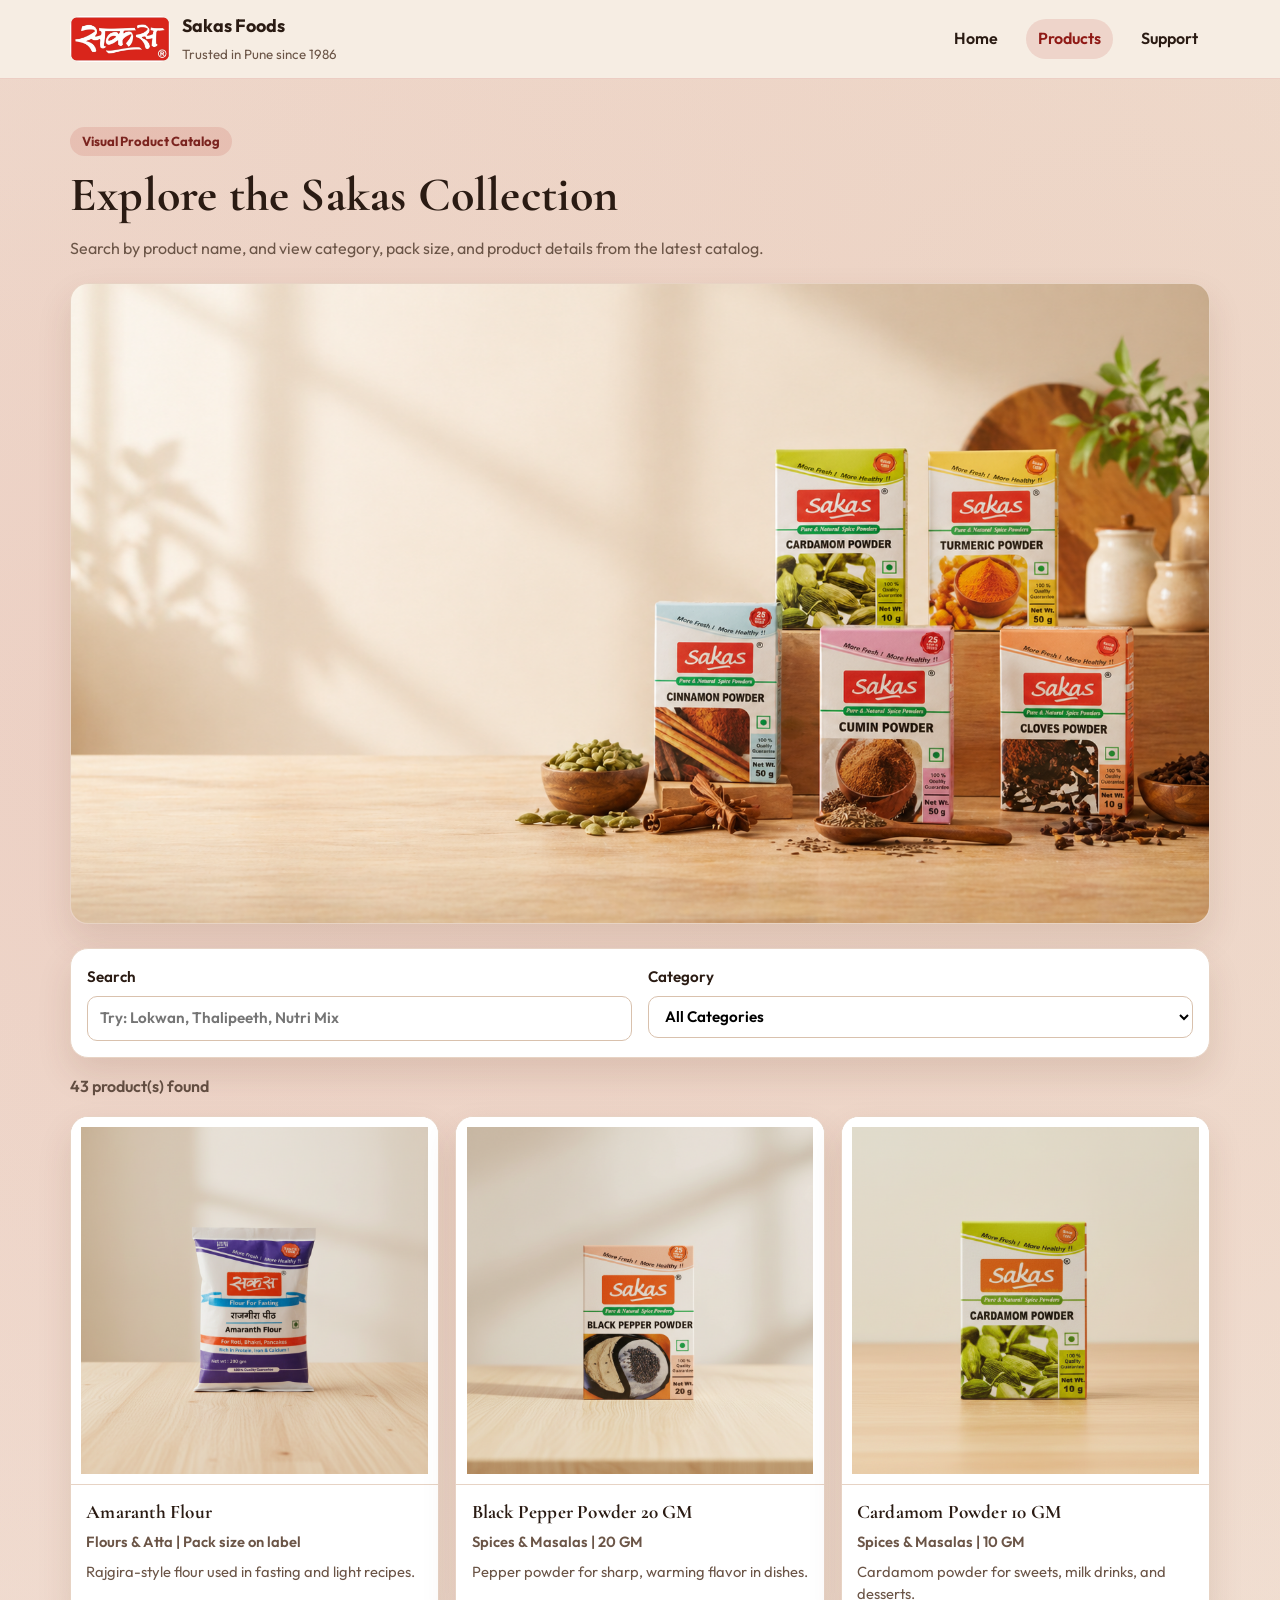
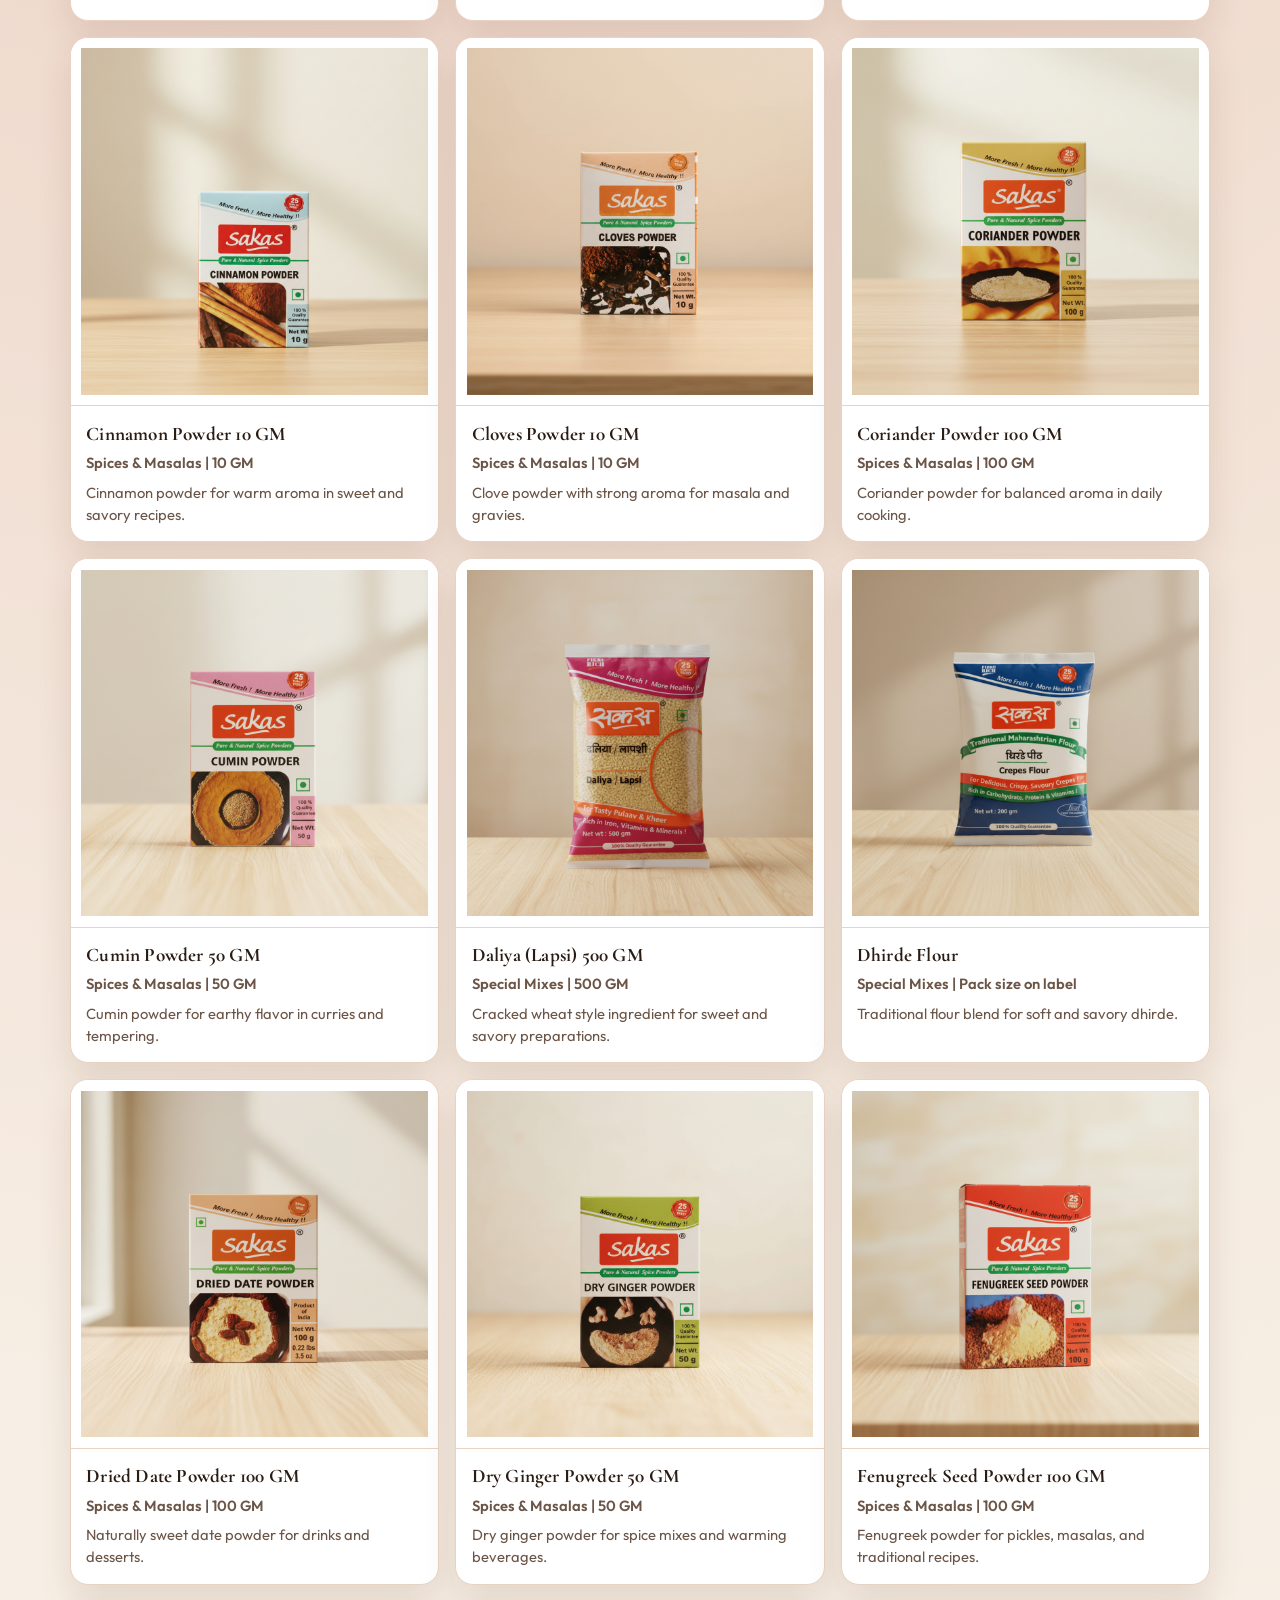
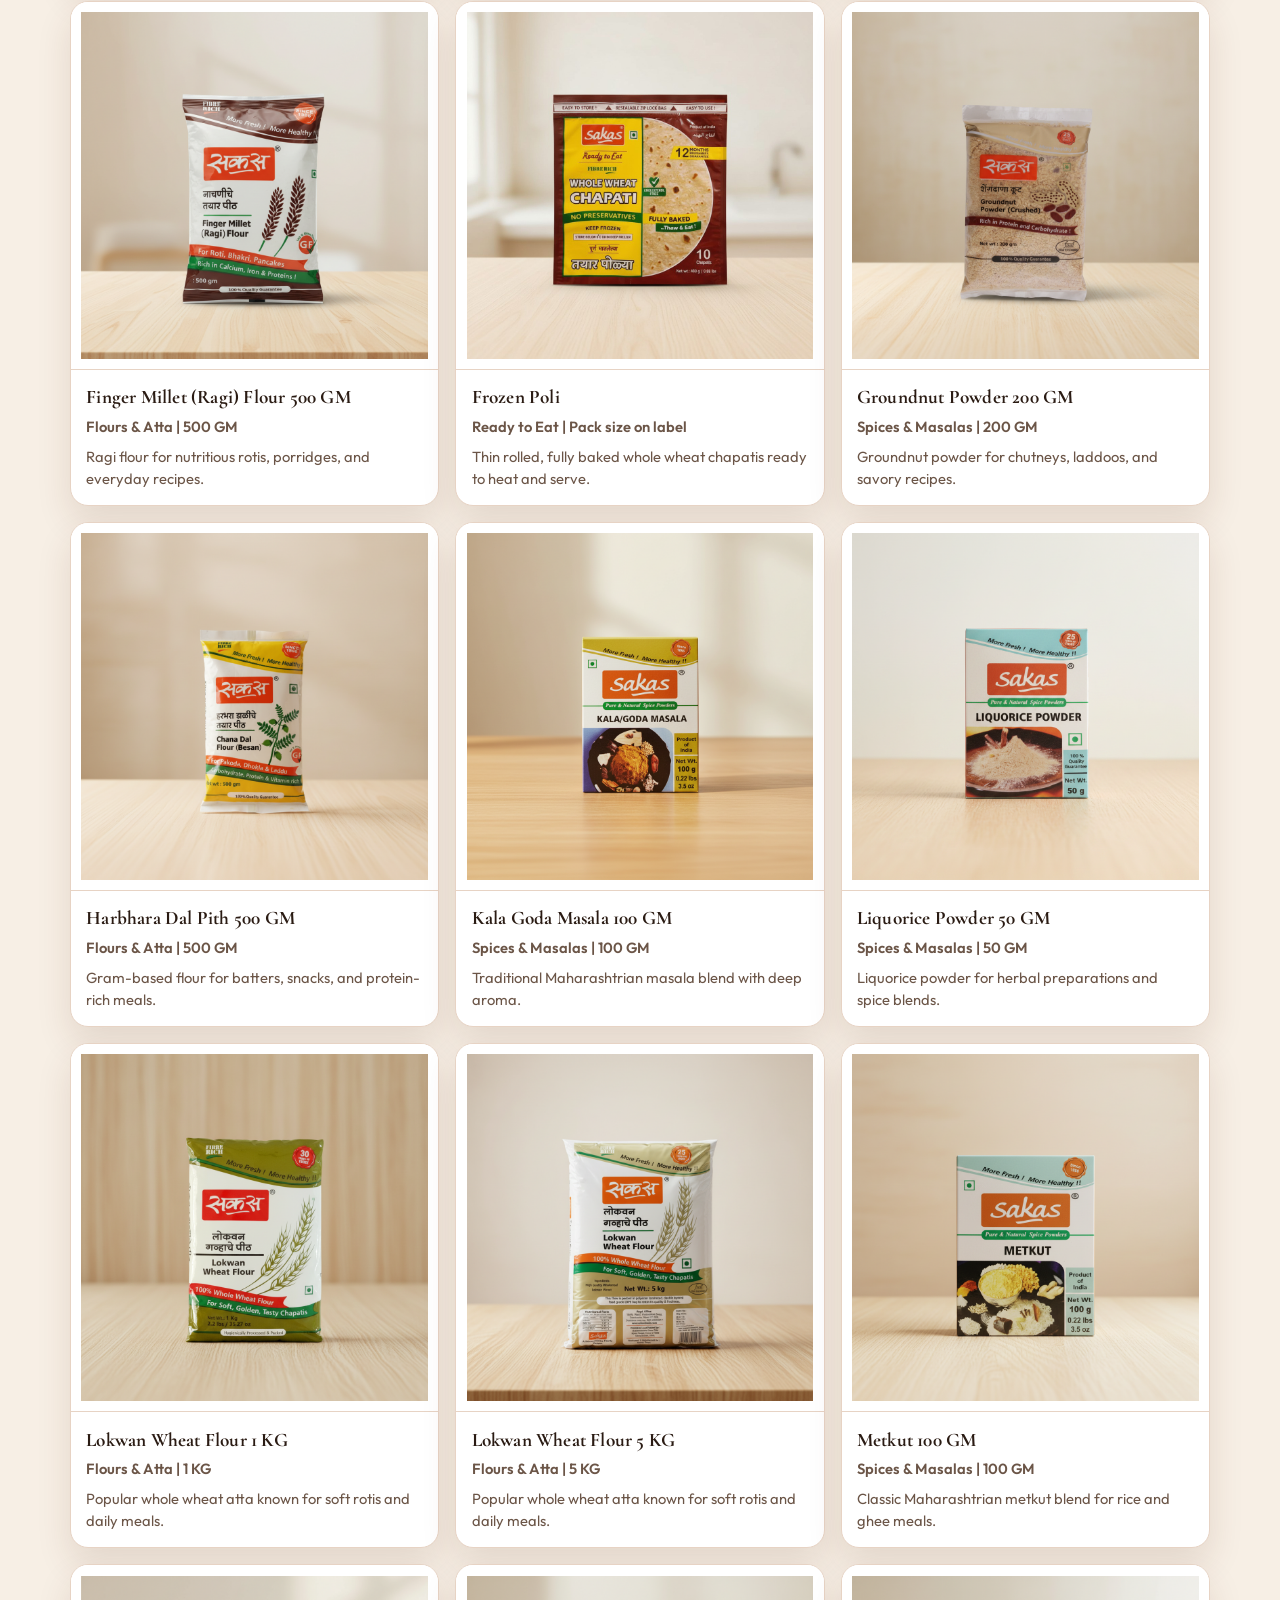
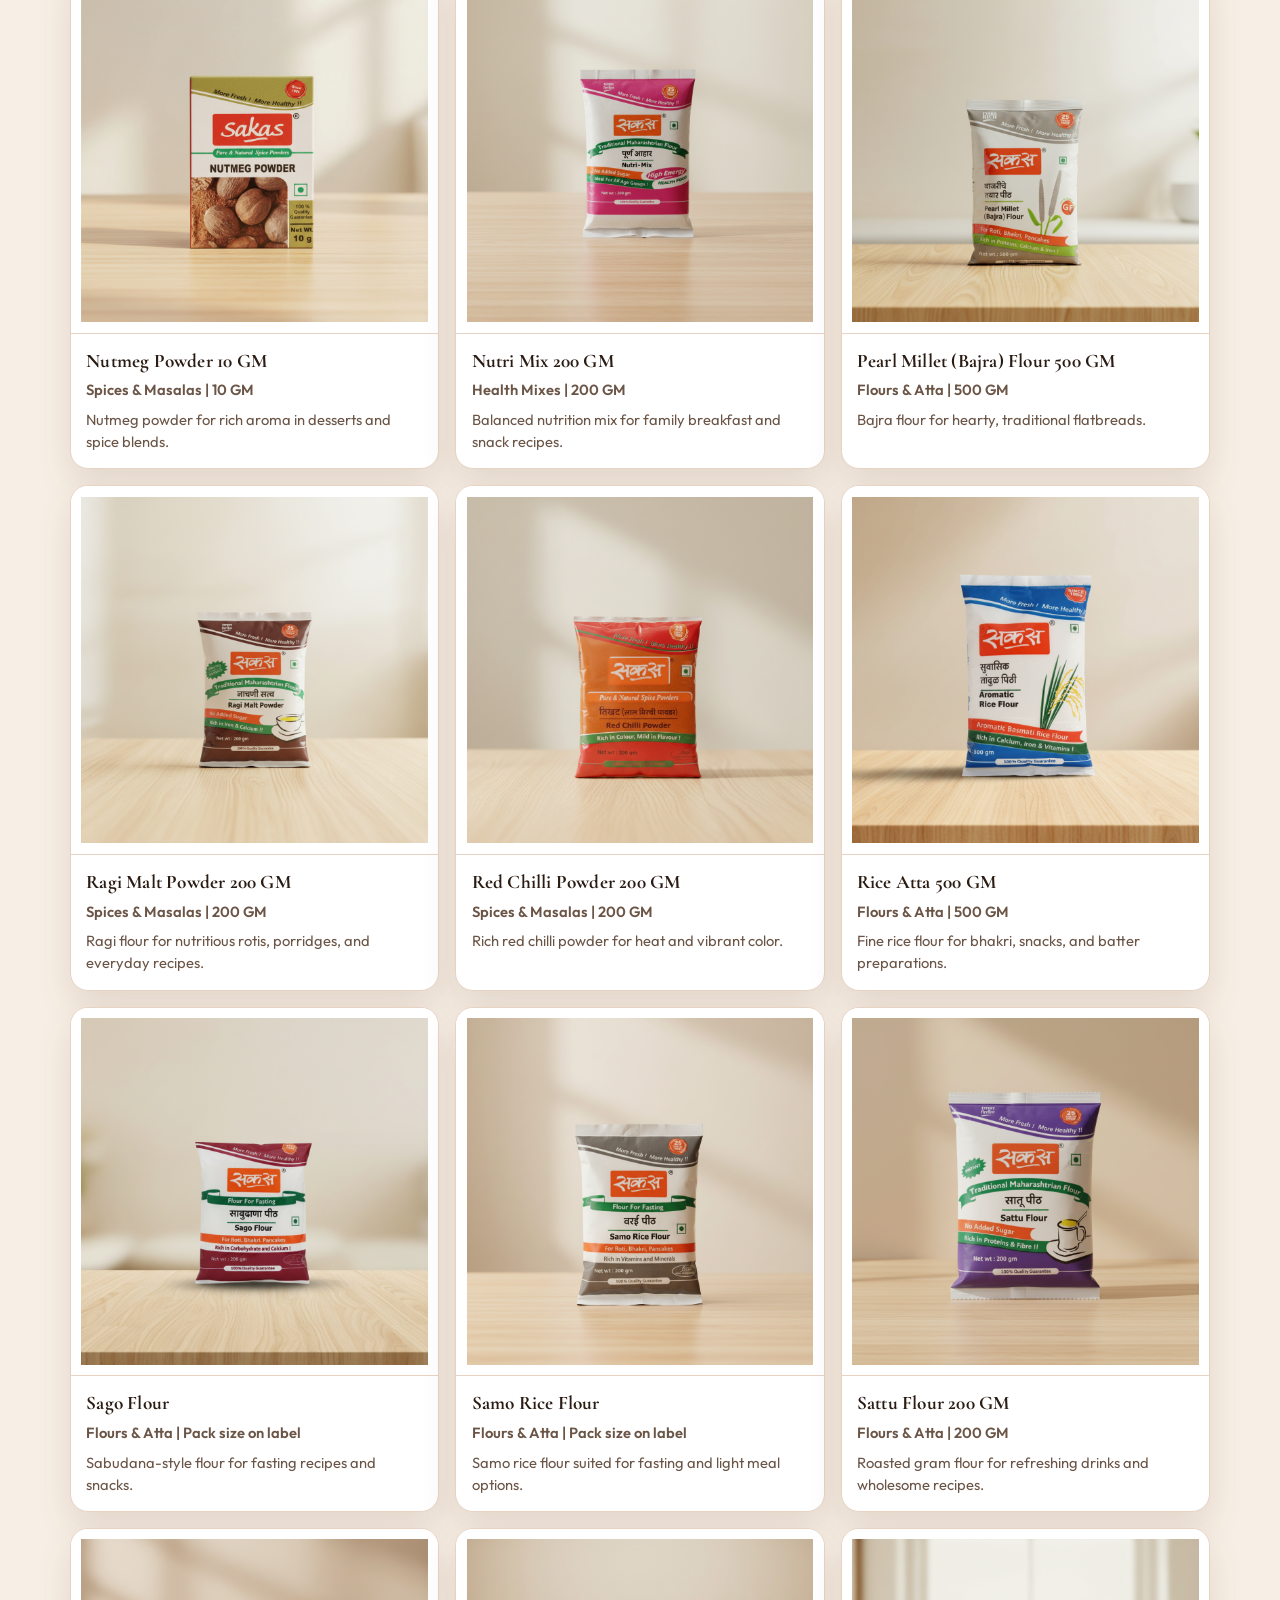
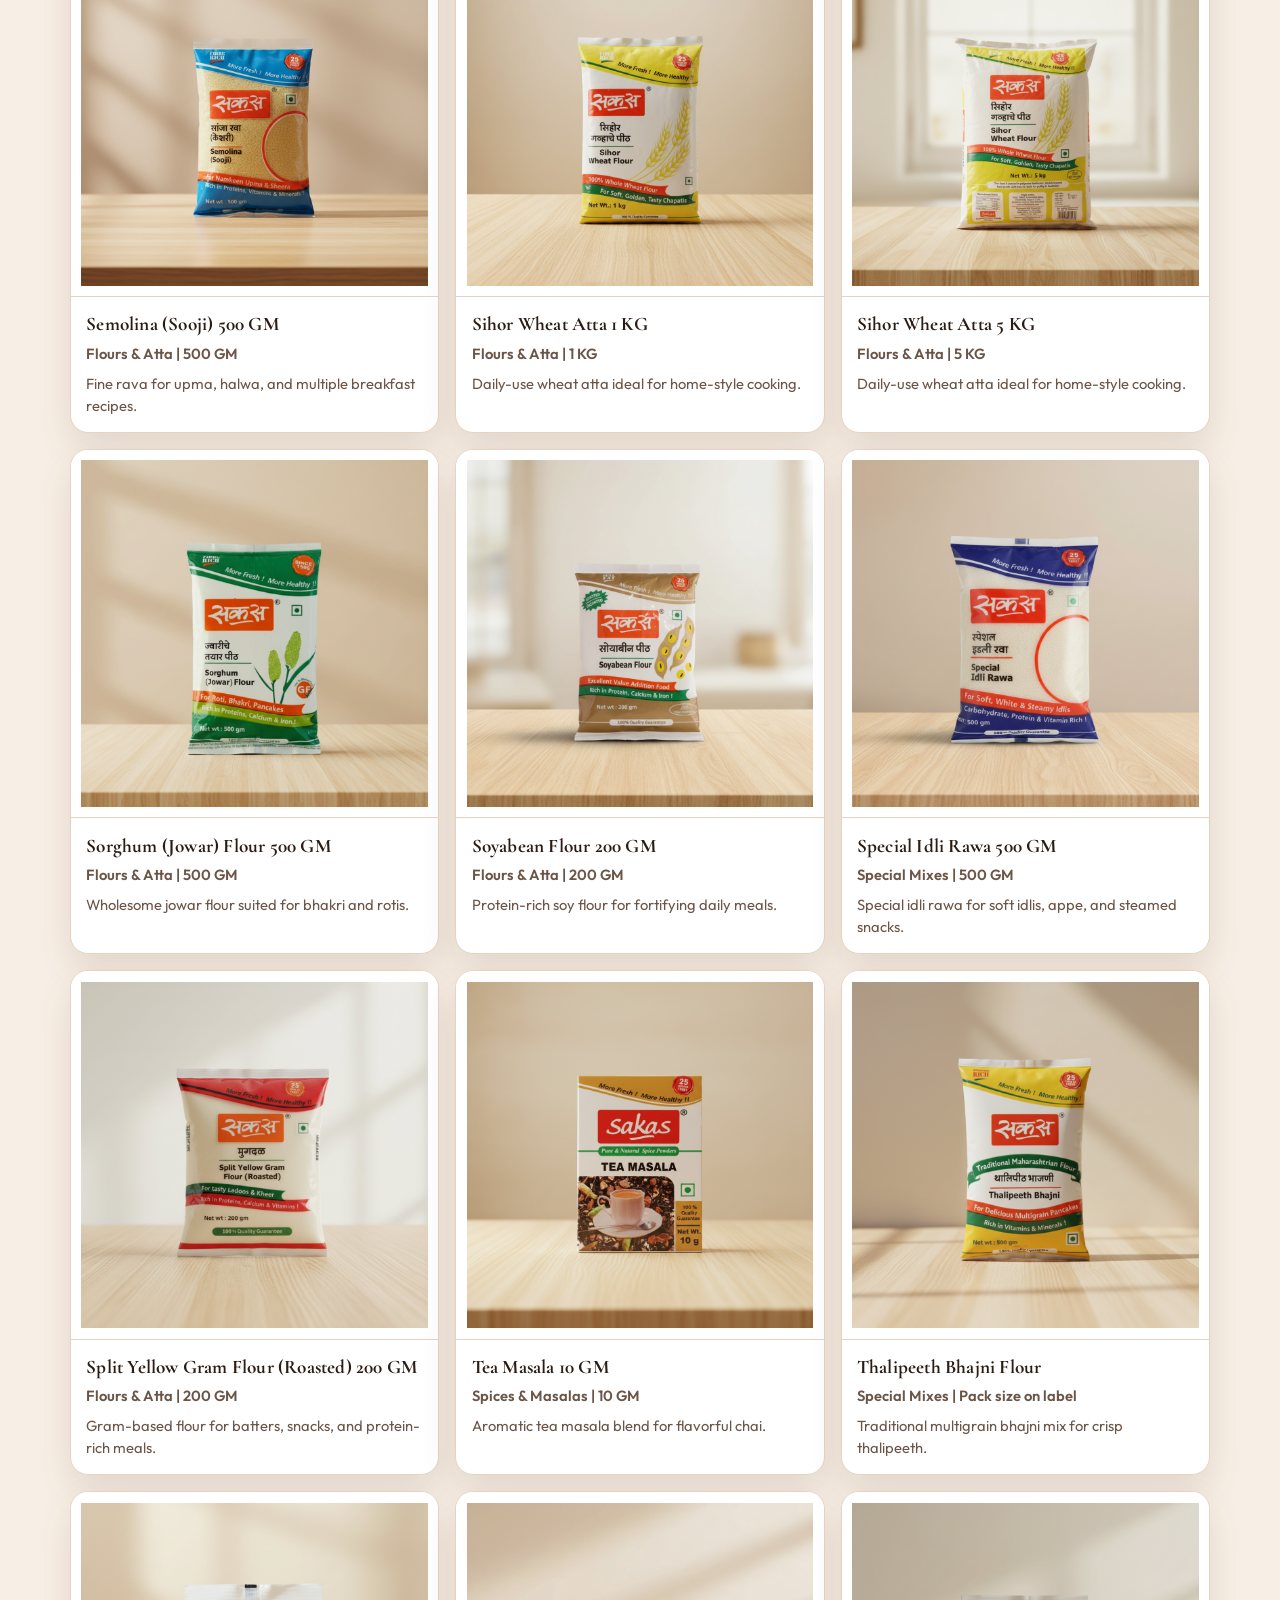
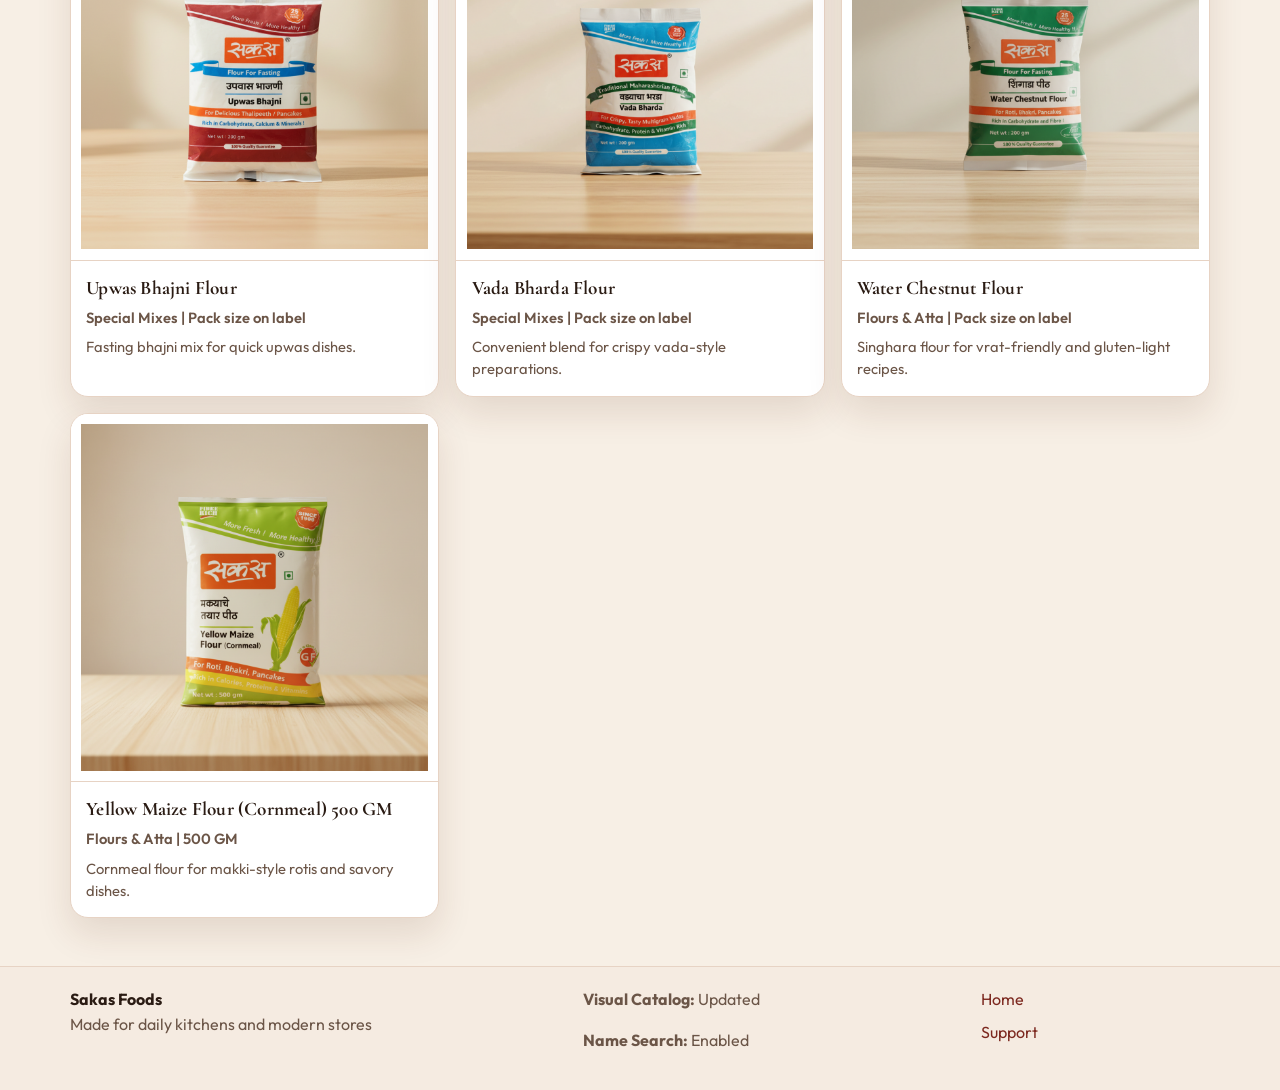
==== products.html @ 44894681 "Initial commit - Website from Godaddy" ====
﻿<!DOCTYPE html>
<html lang="en">
<head>
  <meta charset="UTF-8" />
  <meta name="viewport" content="width=device-width, initial-scale=1.0" />
  <title>Products | Sakas Foods</title>
  <meta name="description" content="Browse Sakas Foods products by category with updated pack images and name-based search." />
  <link rel="preconnect" href="https://fonts.googleapis.com" />
  <link rel="preconnect" href="https://fonts.gstatic.com" crossorigin />
  <link
    href="https://fonts.googleapis.com/css2?family=Cormorant+Garamond:wght@600;700&family=Outfit:wght@300;400;500;600;700&display=swap"
    rel="stylesheet"
  />
  <link rel="stylesheet" href="./assets/styles.css" />
</head>
<body>
  <header class="site-header">
    <div class="container nav-wrap">
      <a class="brand" href="./index.html">
        <img class="brand-logo" src="./assets/Logo.jpg" alt="Sakas Foods logo" />
        <div class="brand-text">
          <strong>Sakas Foods</strong>
          <small>Trusted in Pune since 1986</small>
        </div>
      </a>
      <button class="menu-toggle" aria-label="Toggle menu" data-menu-toggle>Menu</button>
      <nav class="main-nav" data-main-nav>
        <a href="./index.html">Home</a>
        <a href="./products.html" class="active">Products</a>
        <a href="./support.html">Support</a>
      </nav>
    </div>
  </header>

  <main class="section">
    <div class="container">
      <div class="section-head reveal">
        <p class="eyebrow">Visual Product Catalog</p>
        <h1 class="catalog-title">Explore the Sakas Collection</h1>
        <p class="catalog-subtitle">Search by product name, and view category, pack size, and product details from the latest catalog.</p>
      </div>

      <section class="catalog-banner reveal delay-1">
        <img src="./assets/banner2.png" alt="Sakas Foods product banner" />
      </section>

      <section class="filters-panel reveal delay-1">
        <label>
          Search
          <input type="text" id="searchInput" placeholder="Try: Lokwan, Thalipeeth, Nutri Mix" />
        </label>
        <label>
          Category
          <select id="categoryFilter">
            <option value="all">All Categories</option>
          </select>
        </label>
      </section>

      <section id="productStats" class="product-stats" aria-live="polite"></section>
      <section id="productGrid" class="product-grid"></section>
      <p id="emptyState" class="empty-state" hidden>No products match your current filters. Try widening your search.</p>
    </div>
  </main>

  <footer class="site-footer">
    <div class="container footer-grid">
      <div>
        <strong>Sakas Foods</strong>
        <p>Made for daily kitchens and modern stores</p>
      </div>
      <div>
        <p><strong>Visual Catalog:</strong> Updated</p>
        <p><strong>Name Search:</strong> Enabled</p>
      </div>
      <div>
        <a href="./index.html">Home</a>
        <a href="./support.html">Support</a>
      </div>
    </div>
  </footer>

  <script src="./assets/app.js"></script>
  <script src="./assets/products.js"></script>
</body>
</html>
---- assets/styles.css ----
﻿:root {
  --bg: #f7efe5;
  --surface: #ffffff;
  --surface-soft: #fff8f1;
  --text: #2a1b13;
  --muted: #6b5547;
  --primary: #b6251f;
  --primary-dark: #8f1915;
  --accent: #f1d1bf;
  --ok: #177245;
  --warn: #a56a00;
  --out: #9f2f2f;
  --border: #e7d3c4;
  --shadow: 0 16px 35px rgba(90, 39, 17, 0.12);
  --radius: 18px;
}

* {
  box-sizing: border-box;
}

body {
  margin: 0;
  font-family: "Outfit", sans-serif;
  color: var(--text);
  background:
    radial-gradient(circle at 8% 8%, rgba(182, 37, 31, 0.11), transparent 28%),
    radial-gradient(circle at 88% 5%, rgba(193, 116, 62, 0.13), transparent 32%),
    var(--bg);
  line-height: 1.6;
}

h1,
h2,
h3 {
  margin: 0 0 0.75rem;
  font-family: "Cormorant Garamond", serif;
  line-height: 1.15;
  letter-spacing: 0.2px;
}

p {
  margin: 0 0 1rem;
  color: var(--muted);
}

a {
  color: inherit;
  text-decoration: none;
}

img {
  max-width: 100%;
  display: block;
}

.container {
  width: min(1140px, 92vw);
  margin: 0 auto;
}

.site-header {
  position: sticky;
  top: 0;
  z-index: 60;
  background: rgba(247, 239, 229, 0.92);
  backdrop-filter: blur(8px);
  border-bottom: 1px solid rgba(182, 37, 31, 0.16);
}

.nav-wrap {
  display: flex;
  align-items: center;
  justify-content: space-between;
  gap: 1rem;
  min-height: 78px;
}

.brand {
  display: inline-flex;
  align-items: center;
  gap: 0.8rem;
}

.brand-logo {
  height: 46px;
  object-fit: cover;
  border-radius: 10px;
}

.brand-text strong {
  display: block;
  font-size: 1.12rem;
}

.brand-text small {
  color: var(--muted);
}

.main-nav {
  display: inline-flex;
  gap: 1rem;
  font-weight: 600;
}

.main-nav a {
  padding: 0.42rem 0.75rem;
  border-radius: 999px;
  transition: all 0.2s ease;
}

.main-nav a:hover,
.main-nav a.active {
  background: rgba(182, 37, 31, 0.12);
  color: var(--primary-dark);
}

.menu-toggle {
  display: none;
  border: 1px solid var(--border);
  background: #fff;
  color: var(--text);
  border-radius: 10px;
  padding: 0.45rem 0.8rem;
  font-weight: 600;
}

.hero {
  position: relative;
  overflow: hidden;
  padding: 4rem 0 3.4rem;
}

.hero-grid {
  display: grid;
  grid-template-columns: 1.12fr 0.88fr;
  gap: 1.8rem;
  align-items: stretch;
}

.eyebrow {
  display: inline-block;
  padding: 0.24rem 0.75rem;
  margin-bottom: 0.8rem;
  border-radius: 999px;
  font-weight: 700;
  font-size: 0.82rem;
  color: #7b241f;
  background: rgba(182, 37, 31, 0.12);
}

.hero-copy h1,
.hero-side-copy h1 {
  font-size: clamp(2.2rem, 4.8vw, 3.9rem);
  margin-bottom: 0.8rem;
}

.hero-actions {
  display: flex;
  gap: 0.8rem;
  flex-wrap: wrap;
  margin-top: 1.3rem;
}

.hero-slider {
  position: relative;
  border-radius: calc(var(--radius) + 4px);
  overflow: hidden;
  border: 1px solid var(--border);
  box-shadow: var(--shadow);
  min-height: 360px;
}

.hero-slides {
  position: relative;
  height: 100%;
}

.hero-slide {
  position: absolute;
  inset: 0;
  opacity: 0;
  transition: opacity 0.45s ease;
}

.hero-slide.active {
  opacity: 1;
  z-index: 2;
}

.hero-slide img {
  width: 100%;
  height: 100%;
  min-height: 360px;
  object-fit: cover;
}

.hero-slide-caption {
  position: absolute;
  left: 1rem;
  right: 1rem;
  bottom: 1rem;
  z-index: 4;
  max-width: 560px;
  background: rgba(19, 10, 7, 0.62);
  border: 1px solid rgba(255, 255, 255, 0.24);
  border-radius: 12px;
  padding: 0.8rem 0.95rem;
  backdrop-filter: blur(2px);
}

.hero-slide-caption p {
  margin: 0;
  color: #fff;
  line-height: 1.4;
}

.hero-slide-title {
  font-family: "Cormorant Garamond", serif;
  font-size: 1.25rem;
  font-weight: 700;
  margin-bottom: 0.28rem !important;
}

.slider-btn {
  position: absolute;
  top: 50%;
  transform: translateY(-50%);
  width: 40px;
  height: 40px;
  border: 1px solid rgba(255, 255, 255, 0.65);
  background: rgba(35, 21, 14, 0.42);
  color: #fff;
  border-radius: 999px;
  font-size: 1.2rem;
  line-height: 1;
  cursor: pointer;
  z-index: 5;
}

.slider-btn-prev {
  left: 0.8rem;
}

.slider-btn-next {
  right: 0.8rem;
}

.slider-dots {
  position: absolute;
  left: 50%;
  bottom: 0.95rem;
  transform: translateX(-50%);
  display: inline-flex;
  gap: 0.42rem;
  z-index: 5;
}

.slider-dot {
  width: 10px;
  height: 10px;
  border: 0;
  border-radius: 999px;
  background: rgba(255, 255, 255, 0.55);
  cursor: pointer;
}

.slider-dot.active {
  background: #fff;
}

.hero-side-copy {
  background: rgba(255, 255, 255, 0.72);
  border: 1px solid var(--border);
  border-radius: var(--radius);
  padding: 1.3rem 1.3rem 1.1rem;
  box-shadow: var(--shadow);
}

.hero-side-copy p {
  margin-bottom: 0.82rem;
}

.hero-intro-label {
  margin-bottom: 0.42rem !important;
  font-weight: 700;
  color: #4f372b;
}

.hero-feature-list {
  margin: 0 0 0.9rem;
  padding-left: 1.05rem;
  color: #4f372b;
}

.hero-feature-list li {
  margin-bottom: 0.3rem;
}

.hero-short-copy {
  margin-bottom: 0;
  padding: 0.6rem 0.7rem;
  border-radius: 10px;
  border: 1px dashed #d5b7a1;
  background: #fff8f2;
}

.btn {
  display: inline-flex;
  align-items: center;
  justify-content: center;
  border-radius: 12px;
  padding: 0.76rem 1.25rem;
  border: 1px solid transparent;
  font-weight: 700;
  cursor: pointer;
  transition: all 0.22s ease;
}

.btn-primary {
  color: #fff;
  background: linear-gradient(150deg, var(--primary), #d04e31);
  box-shadow: 0 11px 24px rgba(182, 37, 31, 0.28);
}

.btn-primary:hover {
  transform: translateY(-2px);
  box-shadow: 0 16px 26px rgba(182, 37, 31, 0.35);
}

.btn-outline {
  border-color: var(--border);
  background: #fff;
}

.btn-outline:hover {
  background: var(--surface-soft);
}

.section {
  padding: 3rem 0;
}

.section-head {
  margin-bottom: 1.35rem;
}

.section-head h2,
.catalog-title {
  font-size: clamp(2rem, 4vw, 3rem);
}

.featured-grid {
  display: grid;
  grid-template-columns: repeat(4, minmax(0, 1fr));
  gap: 1rem;
}

.featured-card,
.cta-card,
.filters-panel,
.support-card,
.store-info,
.product-card {
  background: var(--surface);
  border: 1px solid var(--border);
  border-radius: var(--radius);
  box-shadow: var(--shadow);
}

.featured-card {
  overflow: hidden;
}

.featured-card img {
  width: 100%;
  aspect-ratio: 1 / 1;
  object-fit: contain;
  background: #fff;
  padding: 0.5rem;
}

.featured-card h3,
.featured-card p {
  padding: 0 1rem;
}

.featured-card h3 {
  margin-top: 0.9rem;
  font-size: 1.45rem;
}

.featured-card p {
  margin-bottom: 1rem;
}

.section-highlight {
  padding-top: 0;
}

.cta-card {
  padding: 2rem;
  text-align: center;
}

.catalog-subtitle {
  margin-bottom: 0;
}

.catalog-banner {
  position: relative;
  margin-top: 1.35rem;
  border-radius: var(--radius);
  overflow: hidden;
  border: 1px solid var(--border);
  box-shadow: var(--shadow);
  aspect-ratio: 16 / 9;
}

.catalog-slides {
  position: relative;
  height: 100%;
}

.catalog-slide {
  position: absolute;
  inset: 0;
  opacity: 0;
  transition: opacity 0.45s ease;
}

.catalog-slide.active {
  opacity: 1;
  z-index: 2;
}

.catalog-banner img {
  width: 100%;
  height: 100%;
  object-fit: cover;
}

.catalog-copy {
  position: absolute;
  inset: 0;
  z-index: 4;
  display: flex;
  align-items: center;
  padding: 1rem 1.1rem;
  background: linear-gradient(
    90deg,
    rgba(19, 10, 7, 0.84) 0%,
    rgba(19, 10, 7, 0.72) 34%,
    rgba(19, 10, 7, 0.46) 58%,
    rgba(19, 10, 7, 0.08) 100%
  );
}

.catalog-copy h3 {
  color: #fff;
  font-size: clamp(1.45rem, 2.9vw, 2rem);
  margin-bottom: 0.55rem;
}

.catalog-copy-inner {
  max-width: 550px;
}

.catalog-copy p {
  color: rgba(255, 255, 255, 0.95);
  margin-bottom: 0.65rem;
}

.catalog-copy p:last-child {
  margin-bottom: 0;
}

.filters-panel {
  display: grid;
  grid-template-columns: repeat(2, minmax(0, 1fr));
  gap: 1rem;
  padding: 1rem;
  margin: 1.5rem 0 1rem;
}

.filters-panel label {
  display: block;
  font-weight: 600;
  font-size: 0.95rem;
}

.filters-panel input,
.filters-panel select,
.support-form input,
.support-form textarea {
  width: 100%;
  margin-top: 0.4rem;
  border: 1px solid #d9c1ad;
  border-radius: 10px;
  padding: 0.6rem 0.72rem;
  font: inherit;
  background: #fff;
}

.filters-panel input:focus,
.filters-panel select:focus,
.support-form input:focus,
.support-form textarea:focus {
  border-color: var(--primary);
  outline: none;
  box-shadow: 0 0 0 3px rgba(182, 37, 31, 0.14);
}

.product-stats {
  margin: 0.35rem 0 1rem;
  color: #634f43;
  font-weight: 600;
}

.product-grid {
  display: grid;
  grid-template-columns: repeat(3, minmax(0, 1fr));
  gap: 1rem;
}

.product-card {
  overflow: hidden;
}

.product-image-wrap {
  background: var(--surface-soft);
  border-bottom: 1px solid var(--border);
}

.product-image-wrap img {
  width: 100%;
  aspect-ratio: 1 / 1;
  object-fit: contain;
  background: #fff;
  padding: 0.65rem;
}

.product-content {
  padding: 0.95rem;
}

.product-content h3 {
  margin-bottom: 0.35rem;
  font-size: 1.2rem;
  line-height: 1.25;
}

.product-info {
  margin-bottom: 0.45rem;
  font-size: 0.92rem;
  color: #6b5547;
  font-weight: 600;
}

.product-desc {
  margin-bottom: 0;
  font-size: 0.92rem;
  line-height: 1.5;
}

.empty-state {
  margin-top: 1rem;
  text-align: center;
  font-weight: 600;
}

.support-layout {
  display: grid;
  gap: 1.2rem;
  grid-template-columns: 1.25fr 1fr;
}

.support-card,
.store-info {
  padding: 1.2rem;
}

.support-banner {
  border-radius: 12px;
  overflow: hidden;
  margin-bottom: 1rem;
}

.support-form {
  display: grid;
  gap: 0.8rem;
}

#formStatus {
  margin: 0;
  font-weight: 600;
}

.site-footer {
  border-top: 1px solid var(--border);
  background: #f5ebe1;
  padding: 1.25rem 0;
}

.footer-grid {
  display: grid;
  grid-template-columns: 1.3fr 1fr 0.6fr;
  gap: 1rem;
}

.footer-grid a {
  display: block;
  margin-bottom: 0.45rem;
  color: #7c281f;
}

.map-link {
  display: inline-block;
  margin-top: 0.35rem;
  color: var(--primary-dark);
  font-weight: 700;
  text-decoration: underline;
}

.location-grid {
  display: grid;
  grid-template-columns: 1fr;
  gap: 1rem;
}

.location-card {
  padding: 1rem;
  background: var(--surface);
  border: 1px solid var(--border);
  border-radius: var(--radius);
  box-shadow: var(--shadow);
}

.hero-shape {
  position: absolute;
  border-radius: 999px;
  pointer-events: none;
}

.shape-a {
  width: 280px;
  height: 280px;
  right: -135px;
  top: 35px;
  background: rgba(182, 37, 31, 0.12);
}

.shape-b {
  width: 230px;
  height: 230px;
  left: -90px;
  bottom: -52px;
  background: rgba(193, 116, 62, 0.14);
}

.reveal {
  opacity: 0;
  transform: translateY(14px);
  animation: revealUp 0.55s ease forwards;
}

.delay-1 { animation-delay: 0.1s; }
.delay-2 { animation-delay: 0.2s; }
.delay-3 { animation-delay: 0.3s; }
.delay-4 { animation-delay: 0.4s; }

@keyframes revealUp {
  to {
    opacity: 1;
    transform: translateY(0);
  }
}

@media (max-width: 980px) {
  .hero-grid,
  .support-layout {
    grid-template-columns: 1fr;
  }

  .hero-slider,
  .hero-slide img {
    min-height: 300px;
  }

  .hero-slide-caption {
    max-width: calc(100% - 2rem);
  }

  .featured-grid {
    grid-template-columns: repeat(2, minmax(0, 1fr));
  }

  .filters-panel {
    grid-template-columns: repeat(2, minmax(0, 1fr));
  }

  .product-grid {
    grid-template-columns: repeat(2, minmax(0, 1fr));
  }

  .location-grid {
    grid-template-columns: 1fr;
  }

  .footer-grid {
    grid-template-columns: 1fr;
  }
}

@media (max-width: 700px) {
  .menu-toggle {
    display: inline-flex;
  }

  .main-nav {
    position: absolute;
    top: 78px;
    left: 0;
    right: 0;
    display: none;
    flex-direction: column;
    padding: 0.9rem 4vw 1rem;
    background: #fff9f4;
    border-bottom: 1px solid var(--border);
  }

  .main-nav.open {
    display: flex;
  }

  .featured-grid,
  .filters-panel,
  .product-grid,
  .location-grid {
    grid-template-columns: 1fr;
  }

  .hero-slider,
  .hero-slide img {
    min-height: 250px;
  }

  .hero-side-copy {
    padding: 1rem;
  }

  .hero-slide-caption {
    left: 0.65rem;
    right: 0.65rem;
    bottom: 0.65rem;
    padding: 0.62rem 0.72rem;
  }

  .hero-slide-title {
    font-size: 1.08rem;
  }

  .catalog-copy {
    padding: 0.75rem 0.82rem;
  }

  .catalog-copy h3 {
    font-size: 1.3rem;
  }

  .catalog-copy p {
    font-size: 0.93rem;
  }
}
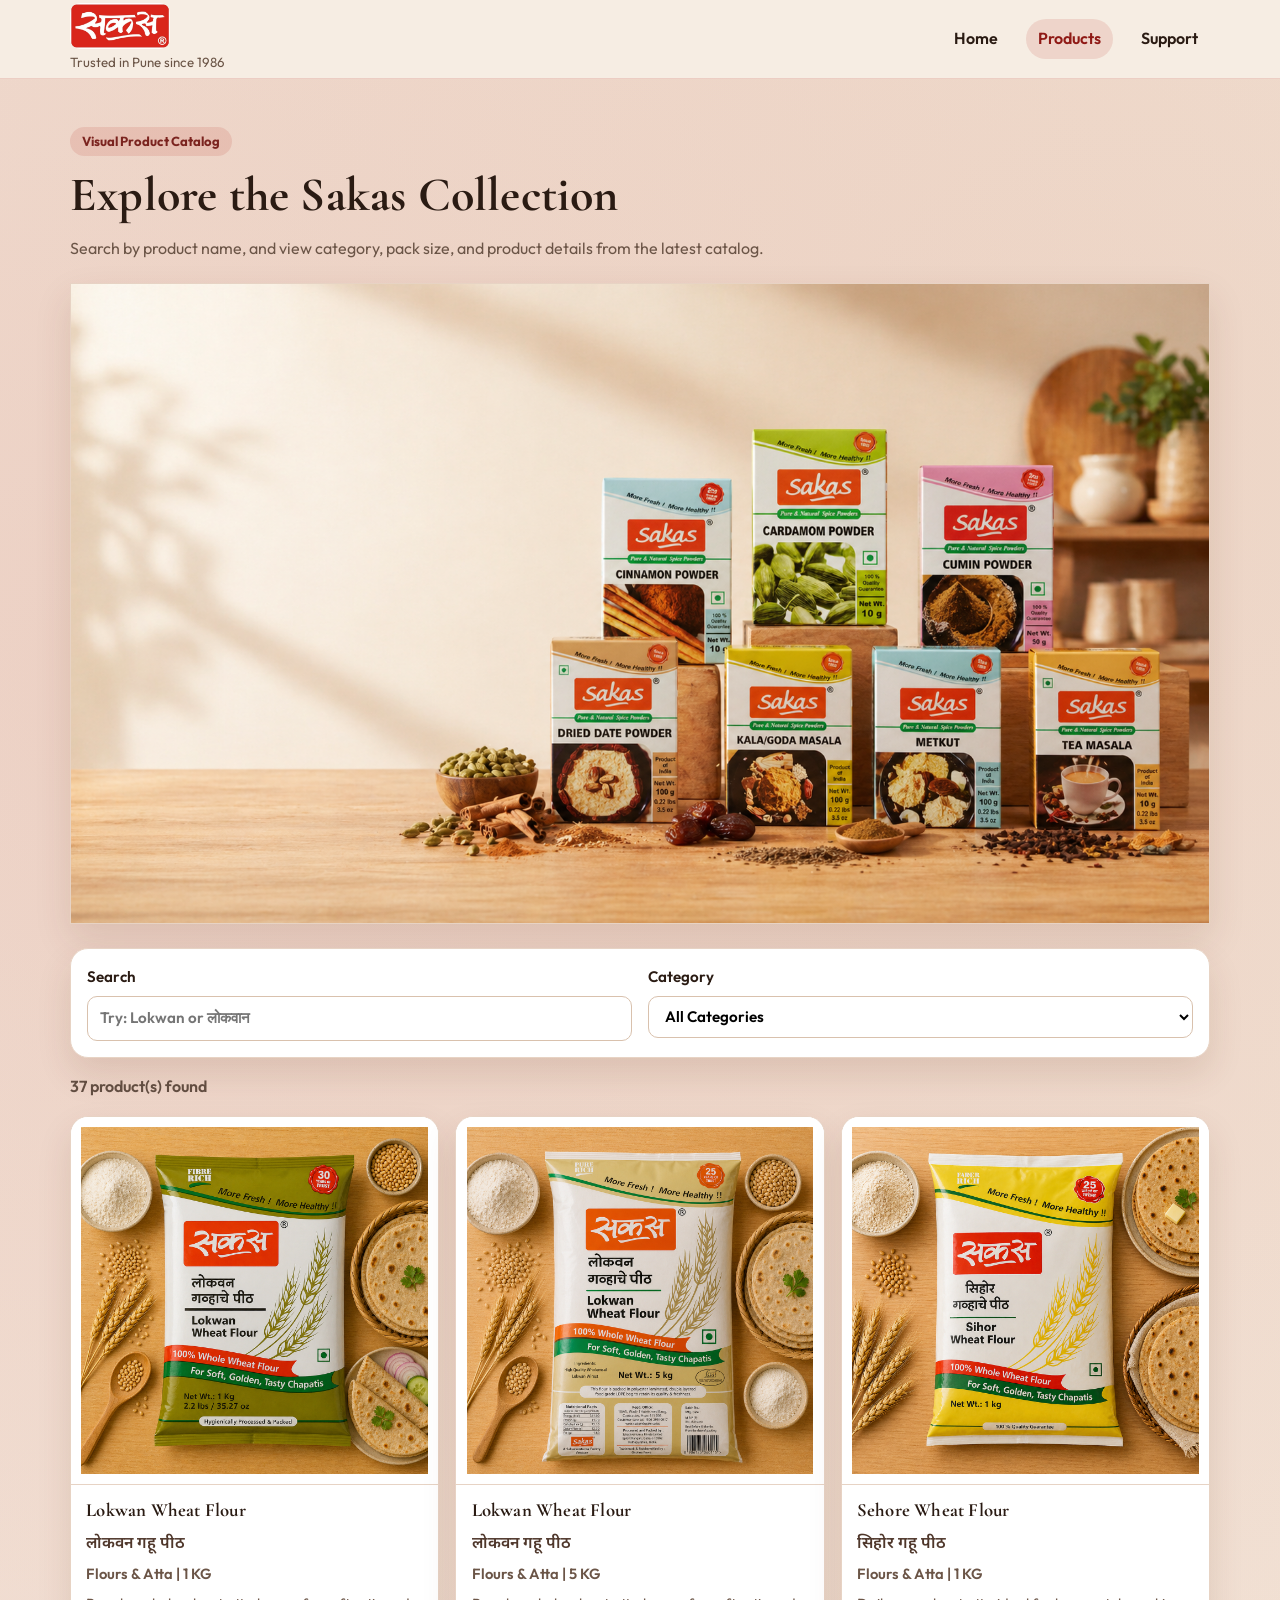
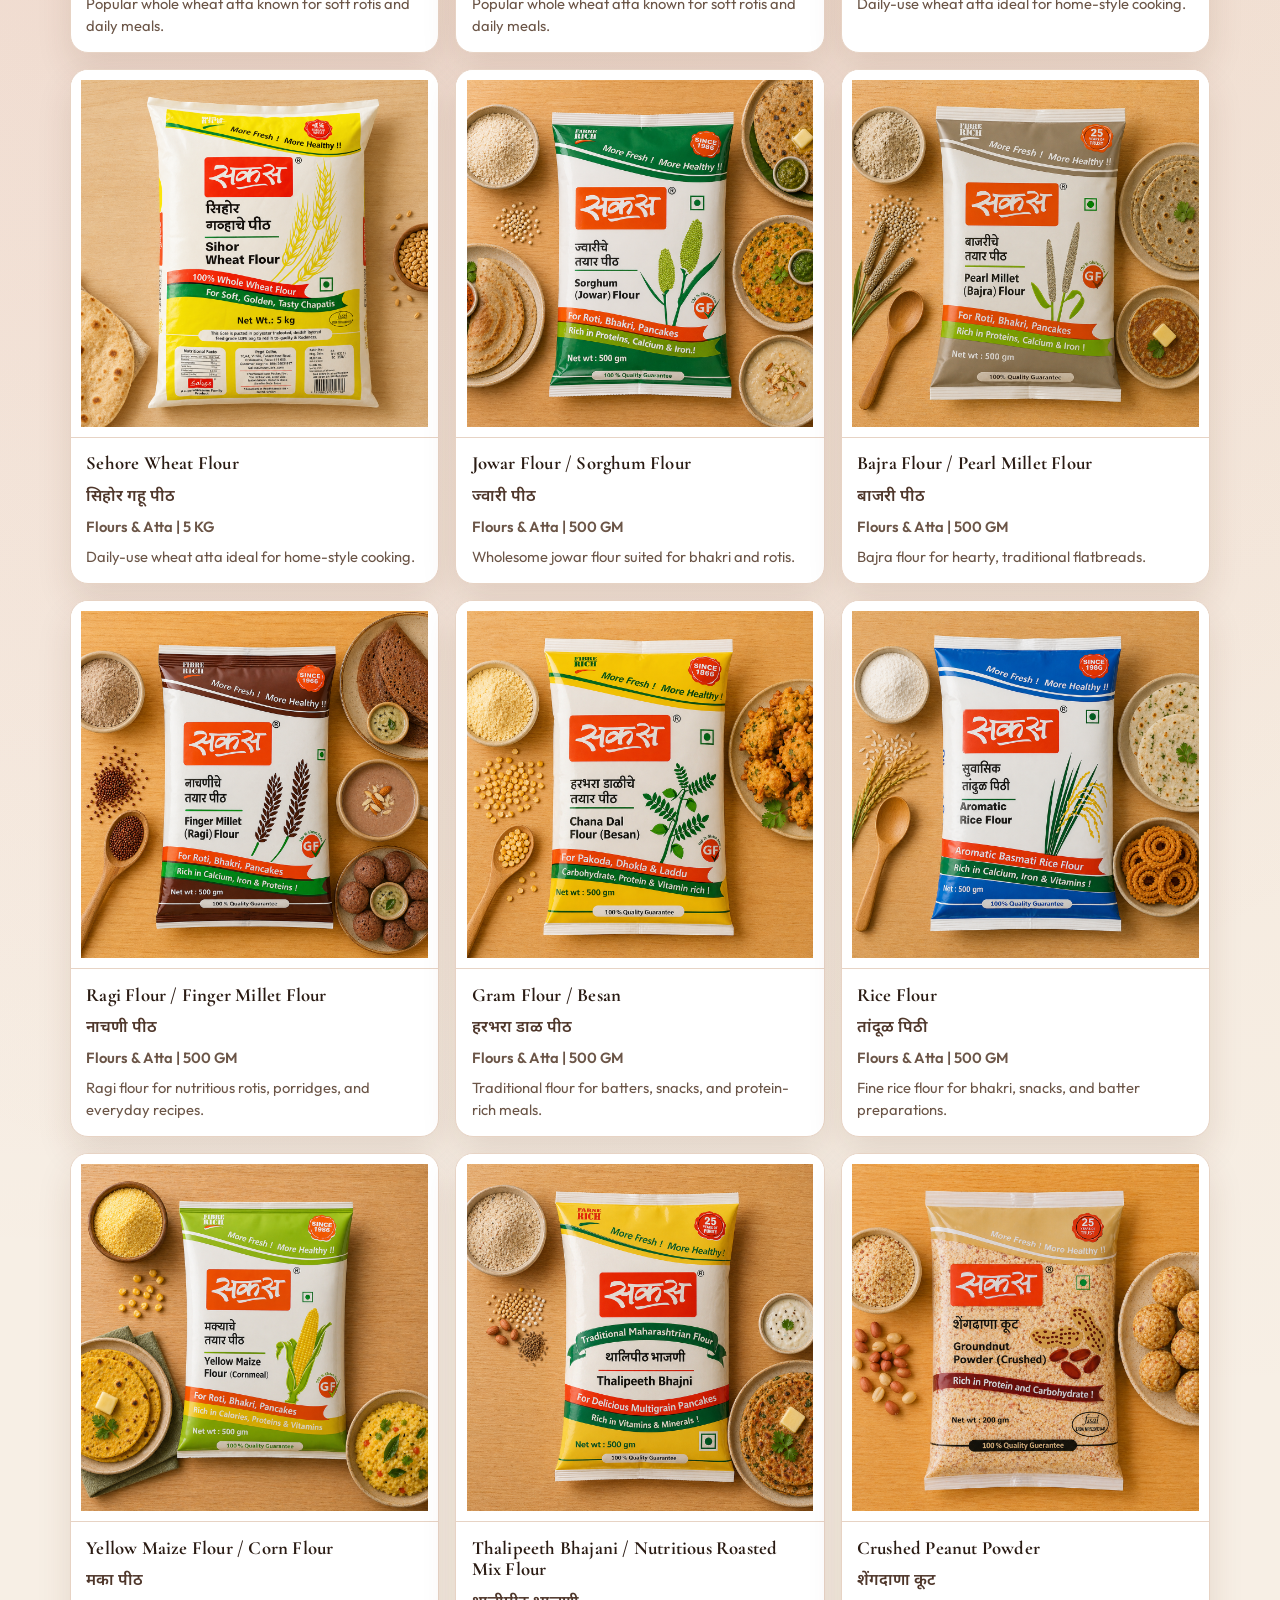
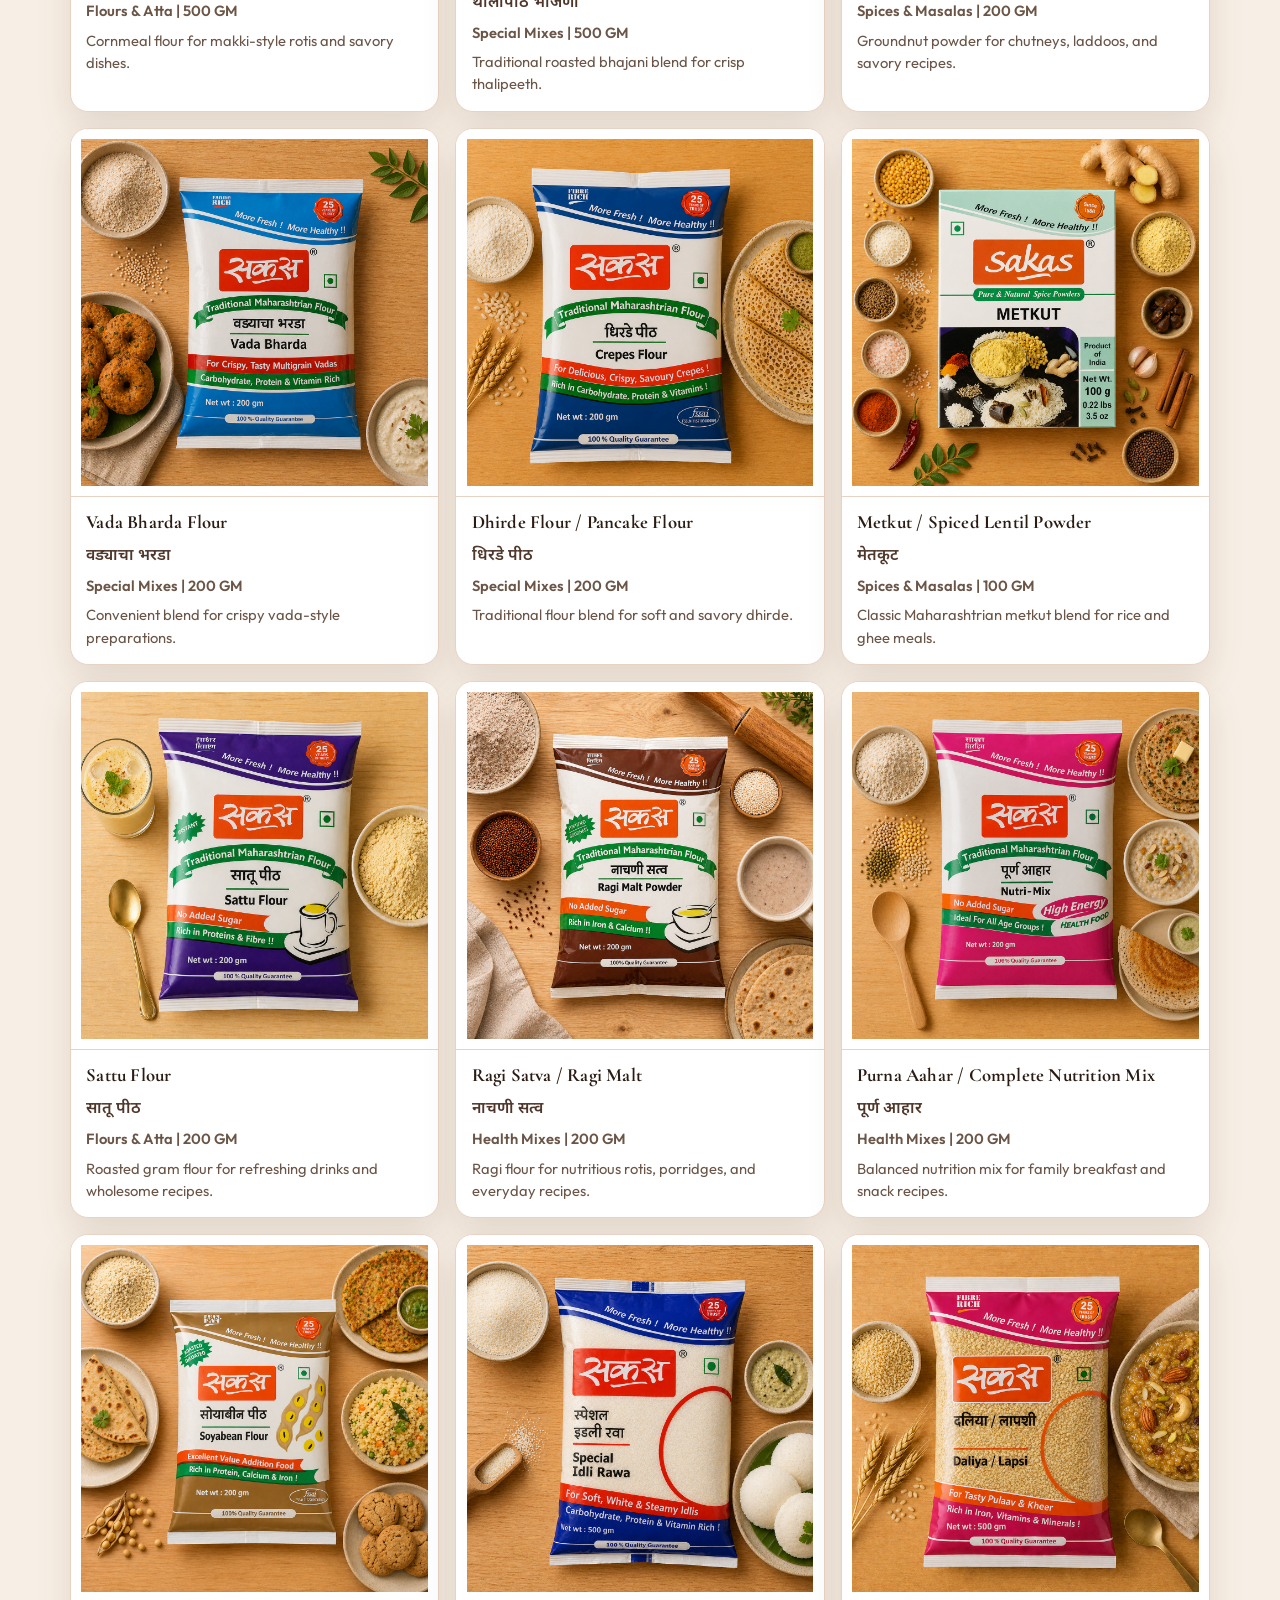
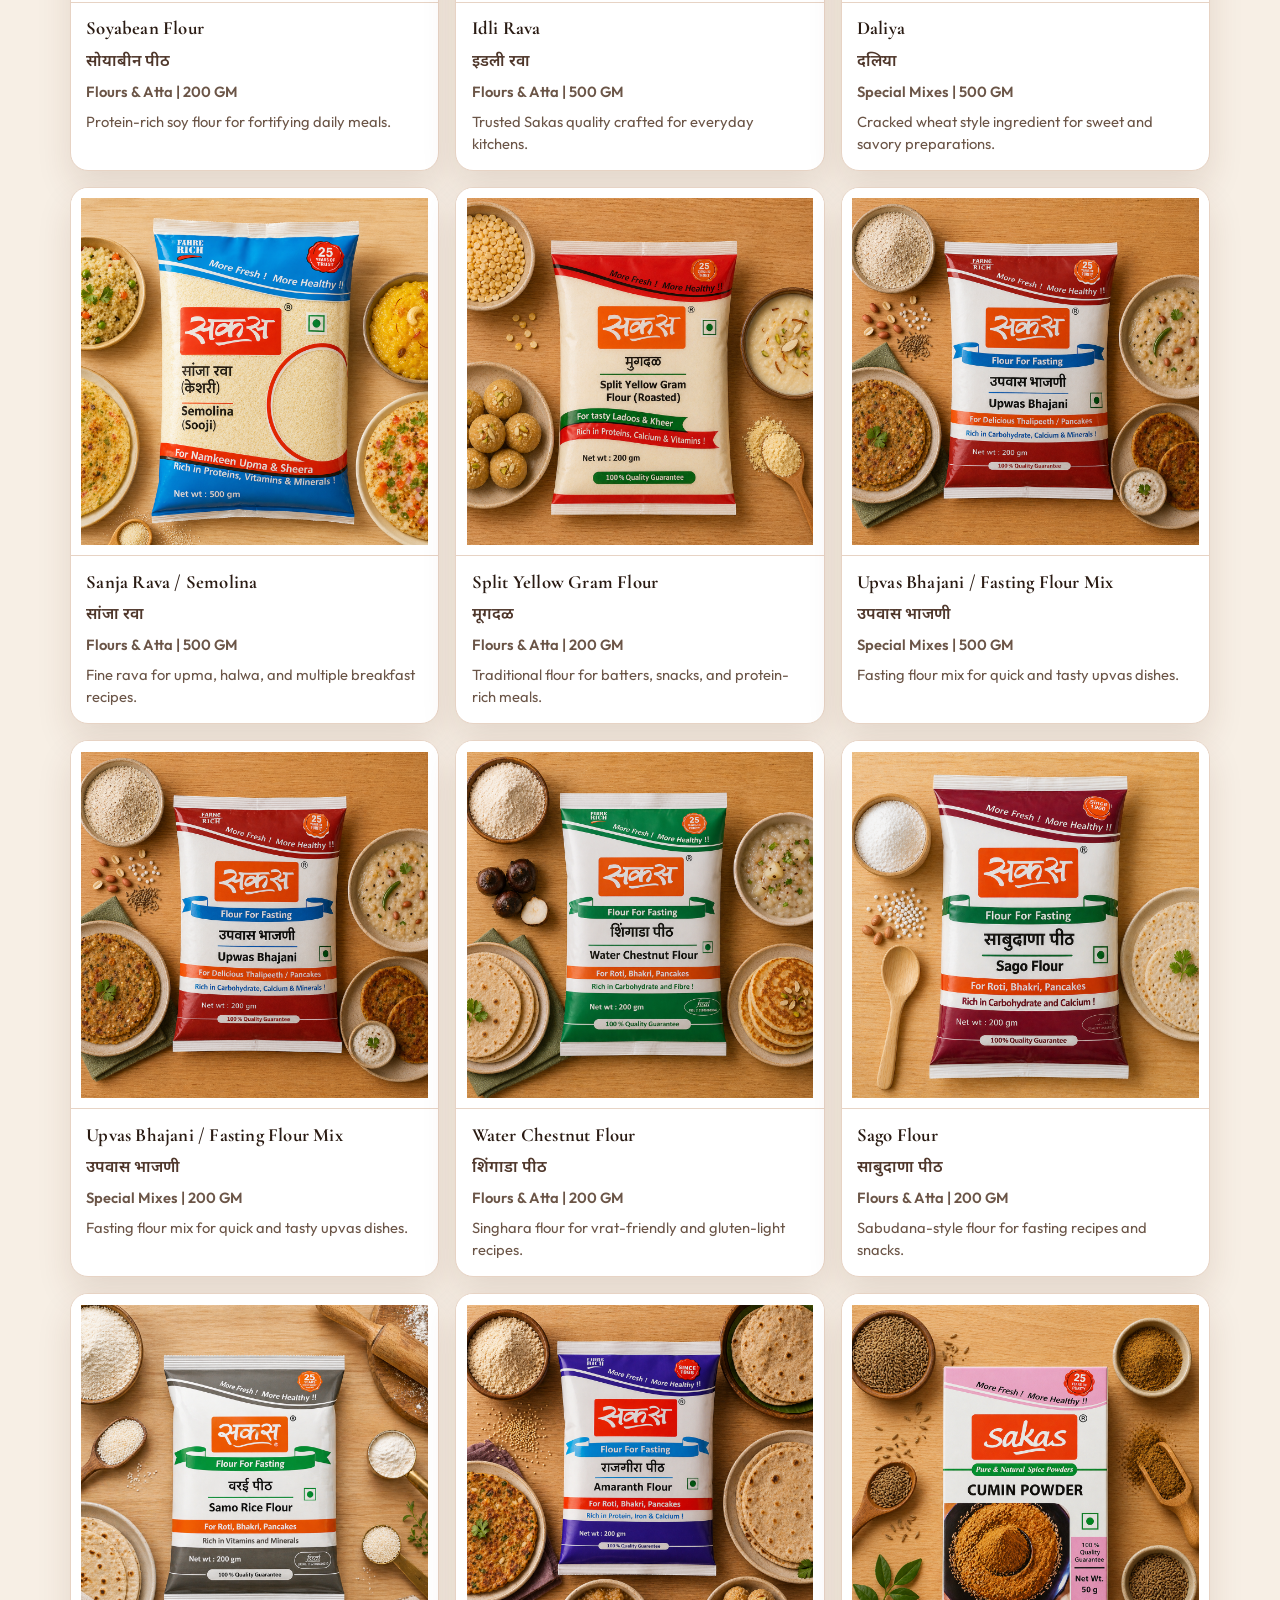
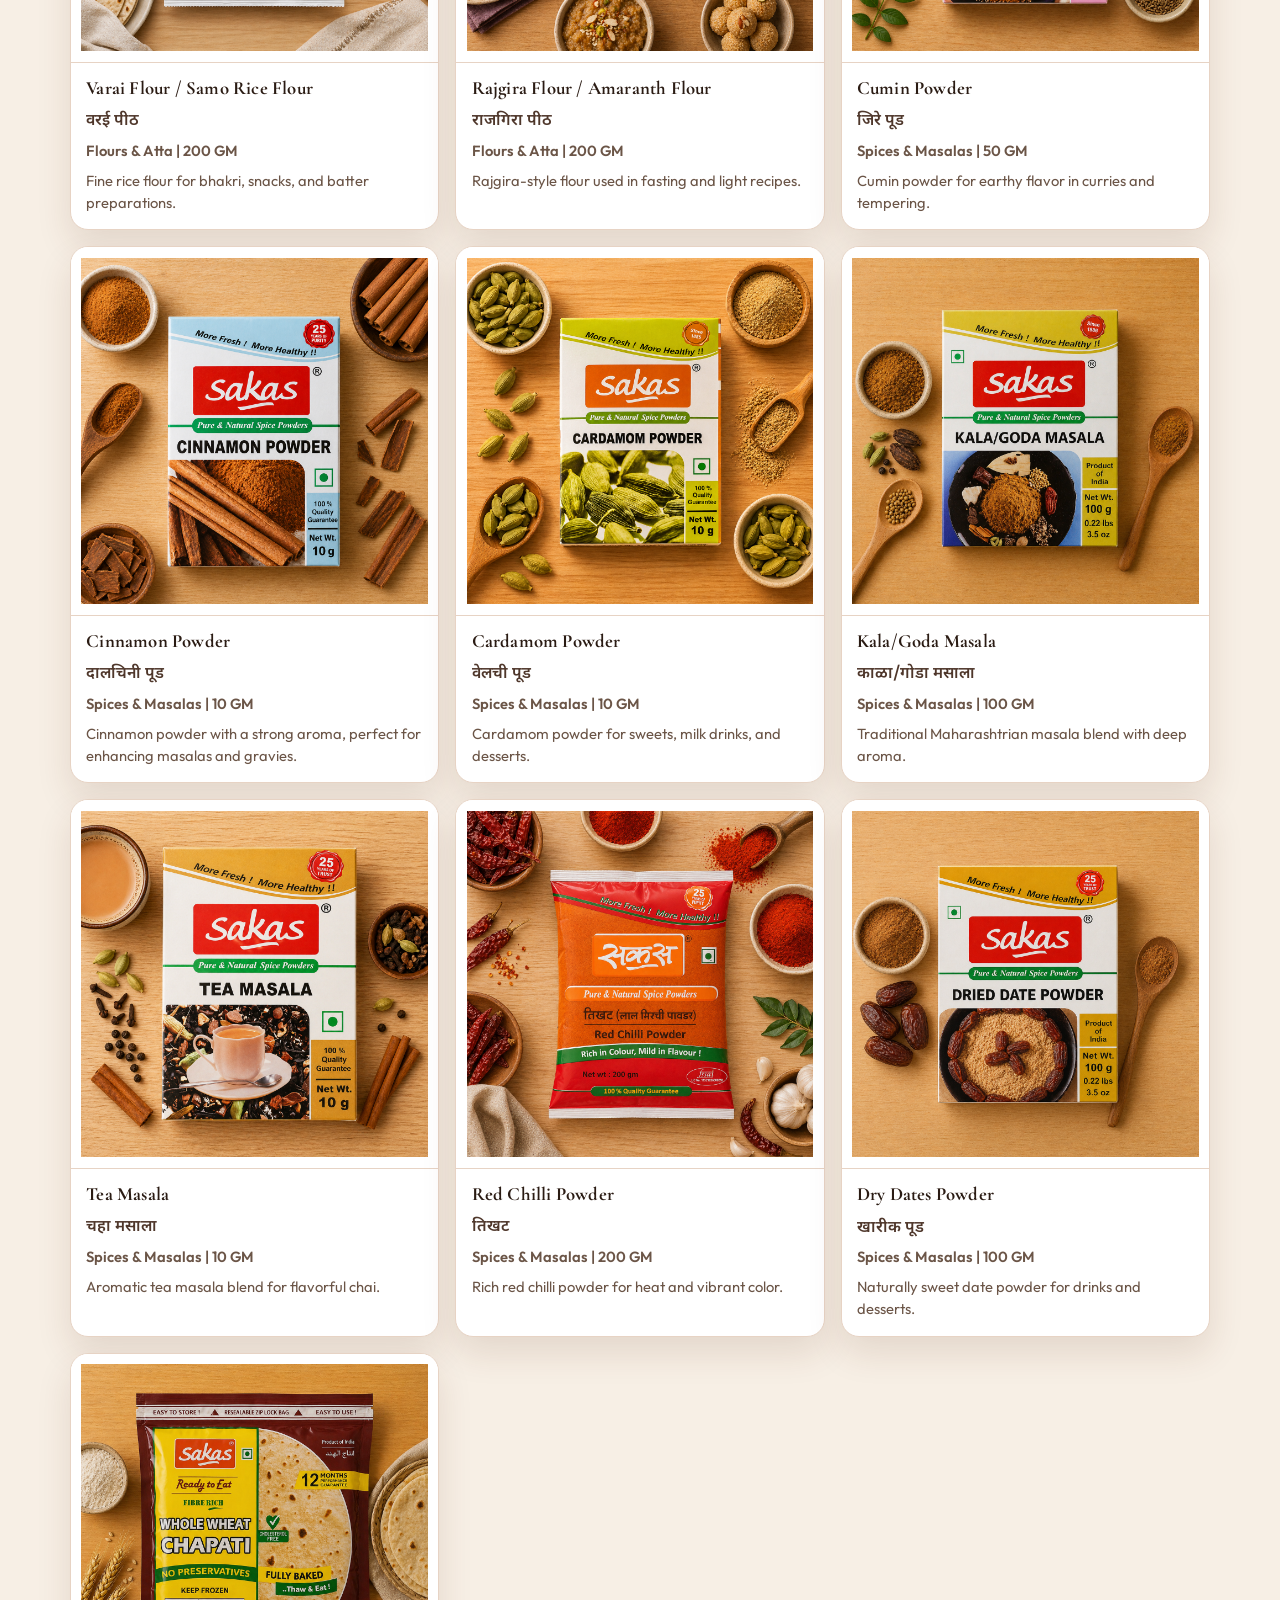
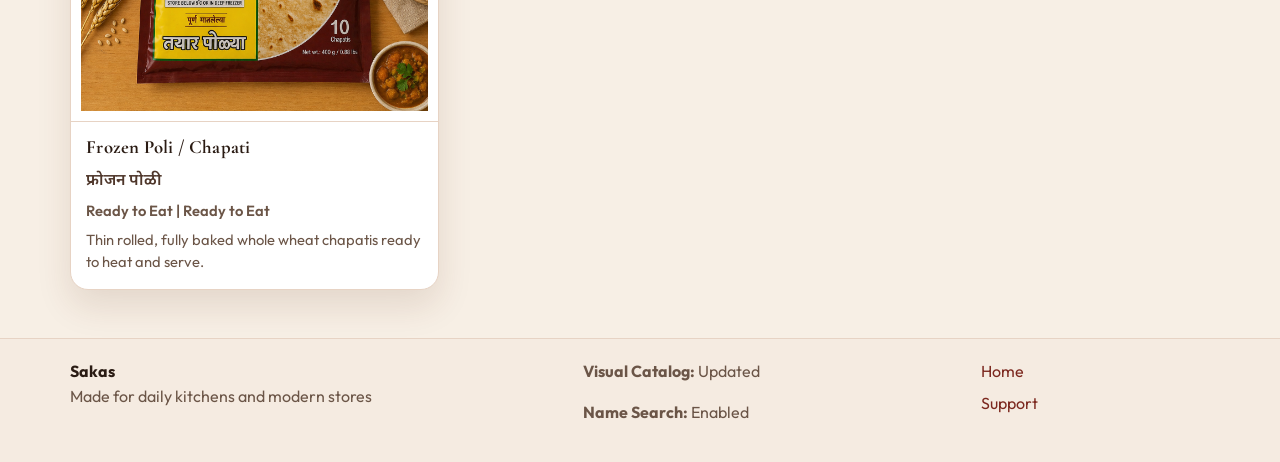
==== commit c2d8ef52: "Update server directory" ====
--- a/products.html
+++ b/products.html
@@ -1,14 +1,19 @@
-﻿<!DOCTYPE html>
+<!DOCTYPE html>
 <html lang="en">
 <head>
   <meta charset="UTF-8" />
   <meta name="viewport" content="width=device-width, initial-scale=1.0" />
-  <title>Products | Sakas Foods</title>
+  
+  <meta http-equiv="Cache-Control" content="no-cache, no-store, must-revalidate" />
+  <meta http-equiv="Pragma" content="no-cache" />
+  <meta http-equiv="Expires" content="0" />
+  <title>Products | Sakas</title>
+  <link rel="icon" type="image/x-icon" href="./assets/favicon.ico" />
   <meta name="description" content="Browse Sakas Foods products by category with updated pack images and name-based search." />
   <link rel="preconnect" href="https://fonts.googleapis.com" />
   <link rel="preconnect" href="https://fonts.gstatic.com" crossorigin />
   <link
-    href="https://fonts.googleapis.com/css2?family=Cormorant+Garamond:wght@600;700&family=Outfit:wght@300;400;500;600;700&display=swap"
+    href="https://fonts.googleapis.com/css2?family=Cormorant+Garamond:wght@600;700&family=Noto+Sans+Devanagari:wght@400;500;600&family=Outfit:wght@300;400;500;600;700&display=swap"
     rel="stylesheet"
   />
   <link rel="stylesheet" href="./assets/styles.css" />
@@ -17,9 +22,8 @@
   <header class="site-header">
     <div class="container nav-wrap">
       <a class="brand" href="./index.html">
-        <img class="brand-logo" src="./assets/Logo.jpg" alt="Sakas Foods logo" />
         <div class="brand-text">
-          <strong>Sakas Foods</strong>
+          <img class="brand-logo" src="./assets/Logo.jpg" alt="Sakas Foods logo" />
           <small>Trusted in Pune since 1986</small>
         </div>
       </a>
@@ -47,13 +51,11 @@
       <section class="filters-panel reveal delay-1">
         <label>
           Search
-          <input type="text" id="searchInput" placeholder="Try: Lokwan, Thalipeeth, Nutri Mix" />
+          <input type="text" id="searchInput" placeholder="Try: Lokwan or लोकवान" />
         </label>
         <label>
           Category
-          <select id="categoryFilter">
-            <option value="all">All Categories</option>
-          </select>
+          <select id="categoryFilter"></select>
         </label>
       </section>
 
@@ -66,7 +68,7 @@
   <footer class="site-footer">
     <div class="container footer-grid">
       <div>
-        <strong>Sakas Foods</strong>
+        <strong>Sakas</strong>
         <p>Made for daily kitchens and modern stores</p>
       </div>
       <div>
@@ -81,6 +83,10 @@
   </footer>
 
   <script src="./assets/app.js"></script>
-  <script src="./assets/products.js"></script>
+  <script src="./assets/products.js?v=3"></script>
 </body>
 </html>
+
+
+
+
--- a/assets/styles.css
+++ b/assets/styles.css
@@ -1,4 +1,4 @@
-﻿:root {
+:root {
   --bg: #f7efe5;
   --surface: #ffffff;
   --surface-soft: #fff8f1;
@@ -128,7 +128,6 @@
 .hero {
   position: relative;
   overflow: hidden;
-  padding: 4rem 0 3.4rem;
 }
 
 .hero-grid {
@@ -409,8 +408,6 @@
 
 .catalog-banner {
   position: relative;
-  margin-top: 1.35rem;
-  border-radius: var(--radius);
   overflow: hidden;
   border: 1px solid var(--border);
   box-shadow: var(--shadow);
@@ -544,12 +541,14 @@
   padding: 0.95rem;
 }
 
-.product-content h3 {
-  margin-bottom: 0.35rem;
-  font-size: 1.2rem;
-  line-height: 1.25;
-}
-
+.product-name-local {
+  margin-bottom: 0.4rem;
+  font-size: 1rem;
+  line-height: 1.35;
+  color: #4f372b;
+  font-family: "Noto Sans Devanagari", "Outfit", sans-serif;
+  font-weight: 600;
+}
 .product-info {
   margin-bottom: 0.45rem;
   font-size: 0.92rem;
@@ -772,3 +771,4 @@
     font-size: 0.93rem;
   }
 }
+
